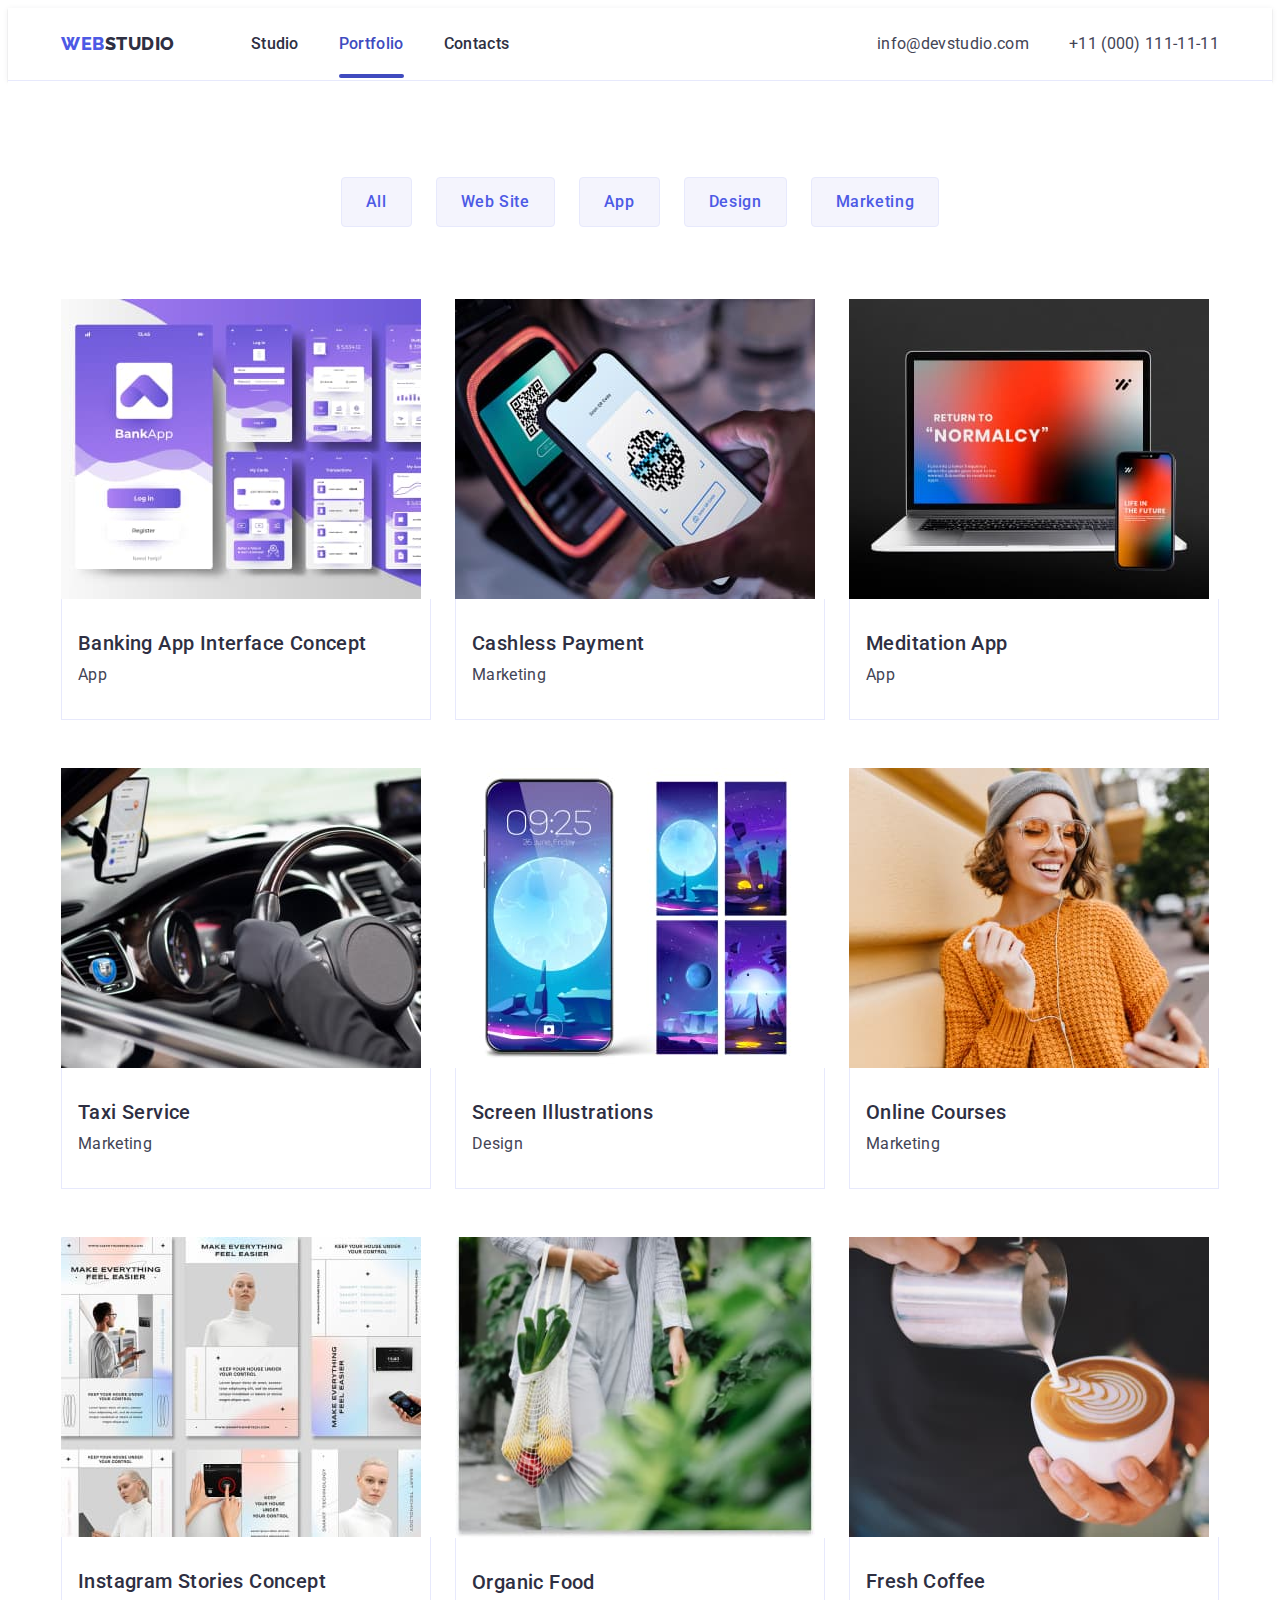
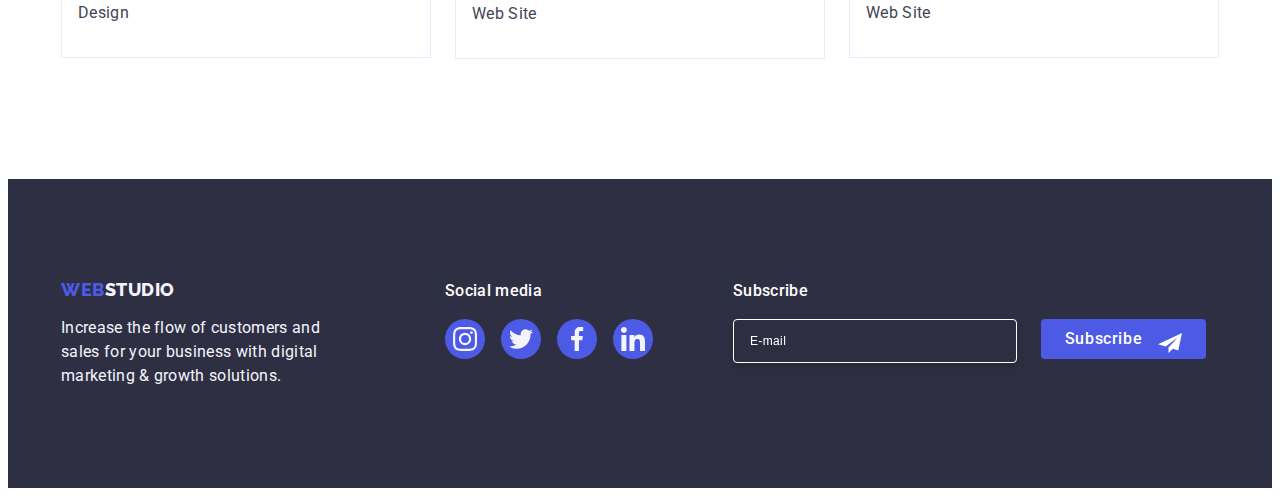
==== portfolio.html @ 66488029 "hw-06" ====
<!DOCTYPE html>
<html lang="en">
  <head>
    <meta charset="UTF-8" />
    <meta name="viewport" content="width=device-width, initial-scale=1.0" />
    <title>Portfolio</title>
    <link
      rel="stylesheet"
      href="https://cdnjs.cloudflare.com/ajax/libs/modern-normalize/2.0.0/modern-normalize.min.css"
      integrity="sha512-4xo8blKMVCiXpTaLzQSLSw3KFOVPWhm/TRtuPVc4WG6kUgjH6J03IBuG7JZPkcWMxJ5huwaBpOpnwYElP/m6wg=="
      crossorigin="anonymous"
      referrerpolicy="no-referrer"
    />
    <link rel="stylesheet" href="./css/styles.css" />
    <link rel="preconnect" href="https://fonts.googleapis.com" />
    <link rel="preconnect" href="https://fonts.gstatic.com" crossorigin />
    <link
      href="https://fonts.googleapis.com/css2?family=Raleway:wght@800&family=Roboto:wght@400;500;700;900&display=swap"
      rel="stylesheet"
    />
  </head>
  <body>
    <header class="upper">
      <div class="header-nav container">
        <nav class="logo-navi">
          <a class="logo link" href="./index.html"
            >Web<span class="logo-end">Studio</span></a
          >
          <ul class="list-navi list">
            <li class="navigation-item">
              <a class="navigation-link link" href="./index.html">Studio</a>
            </li>
            <li class="navigation-item">
              <a
                class="navigation-link current-page link"
                href="./portfolio.html"
                >Portfolio</a
              >
            </li>
            <li class="navigation-item">
              <a class="navigation-link link" href="">Contacts</a>
            </li>
          </ul>
        </nav>
        <address class="contact-us">
          <ul class="list contact-nav">
            <li class="address-item">
              <a class="link" href="mailto:info@devstudio.com"
                >info@devstudio.com</a
              >
            </li>
            <li class="address-item">
              <a class="link" href="tel:+110001111111">+11 (000) 111-11-11</a>
            </li>
          </ul>
        </address>
      </div>
    </header>
    <main>
      <section class="portfolio">
        <div class="container">
          <h1 class="visually-hidden">Portfolio</h1>

          <ul class="list filtr-btn">
            <li class="filtr-btn-item">
              <button class="portfolio-filtr-btn" type="button">All</button>
            </li>
            <li class="filtr-btn-item">
              <button class="portfolio-filtr-btn" type="button">
                Web Site
              </button>
            </li>
            <li class="filtr-btn-item">
              <button class="portfolio-filtr-btn" type="button">App</button>
            </li>
            <li class="filtr-btn-item">
              <button class="portfolio-filtr-btn" type="button">Design</button>
            </li>
            <li class="filtr-btn-item">
              <button class="portfolio-filtr-btn" type="button">
                Marketing
              </button>
            </li>
          </ul>

          <ul class="list portfolio-cards">
            <li class="item-portfolio-card">
              <a class="portfolio-card-link link" href="">
                <div class="cards-cover-wrap">
                  <img
                    src="./images/project-card-1.jpg"
                    alt="Banking App Interface Concept"
                    width="360"
                    height="300"
                  />
                  <p class="portfolio-cards-cover-text">
                    14 Stylish and User-Friendly App Design Concepts · Task
                    Manager App · Calorie Tracker App · Exotic Fruit Ecommerce
                    App · Cloud Storage App
                  </p>
                </div>
                <div class="portfolio-cards-total">
                  <h2 class="portfolio-cards-title">
                    Banking App Interface Concept
                  </h2>
                  <p class="portfolio-cards-text">App</p>
                </div>
              </a>
            </li>
            <li class="item-portfolio-card">
              <a class="portfolio-card-link link" href="">
                <div class="cards-cover-wrap">
                  <img
                    src="./images/project-card-2.jpg"
                    alt="Cashless Payment"
                    width="360"
                    height="300"
                  />
                  <p class="portfolio-cards-cover-text">
                    14 Stylish and User-Friendly App Design Concepts · Task
                    Manager App · Calorie Tracker App · Exotic Fruit Ecommerce
                    App · Cloud Storage App
                  </p>
                </div>
                <div class="portfolio-cards-total">
                  <h2 class="portfolio-cards-title">Cashless Payment</h2>
                  <p class="portfolio-cards-text">Marketing</p>
                </div>
              </a>
            </li>
            <li class="item-portfolio-card">
              <a class="portfolio-card-link link" href="">
                <div class="cards-cover-wrap">
                  <img
                    src="./images/project-card-3.jpg"
                    alt="Meditation App"
                    width="360"
                    height="300"
                  />
                  <p class="portfolio-cards-cover-text">
                    14 Stylish and User-Friendly App Design Concepts · Task
                    Manager App · Calorie Tracker App · Exotic Fruit Ecommerce
                    App · Cloud Storage App
                  </p>
                </div>
                <div class="portfolio-cards-total">
                  <h2 class="portfolio-cards-title">Meditation App</h2>
                  <p class="portfolio-cards-text">App</p>
                </div>
              </a>
            </li>
            <li class="item-portfolio-card">
              <a class="portfolio-card-link link" href="">
                <div class="cards-cover-wrap">
                  <img
                    src="./images/project-card-4.jpg"
                    alt="Taxi Service"
                    width="360"
                    height="300"
                  />
                  <p class="portfolio-cards-cover-text">
                    14 Stylish and User-Friendly App Design Concepts · Task
                    Manager App · Calorie Tracker App · Exotic Fruit Ecommerce
                    App · Cloud Storage App
                  </p>
                </div>
                <div class="portfolio-cards-total">
                  <h2 class="portfolio-cards-title">Taxi Service</h2>
                  <p class="portfolio-cards-text">Marketing</p>
                </div>
              </a>
            </li>
            <li class="item-portfolio-card">
              <a class="portfolio-card-link link" href="">
                <div class="cards-cover-wrap">
                  <img
                    src="./images/project-card-5.jpg"
                    alt="Screen Illustrations"
                    width="360"
                    height="300"
                  />
                  <p class="portfolio-cards-cover-text">
                    14 Stylish and User-Friendly App Design Concepts · Task
                    Manager App · Calorie Tracker App · Exotic Fruit Ecommerce
                    App · Cloud Storage App
                  </p>
                </div>
                <div class="portfolio-cards-total">
                  <h2 class="portfolio-cards-title">Screen Illustrations</h2>
                  <p class="portfolio-cards-text">Design</p>
                </div>
              </a>
            </li>
            <li class="item-portfolio-card">
              <a class="portfolio-card-link link" href="">
                <div class="cards-cover-wrap">
                  <img
                    src="./images/project-card-6.jpg"
                    alt="Online Courses"
                    width="360"
                    height="300"
                  />
                  <p class="portfolio-cards-cover-text">
                    14 Stylish and User-Friendly App Design Concepts · Task
                    Manager App · Calorie Tracker App · Exotic Fruit Ecommerce
                    App · Cloud Storage App
                  </p>
                </div>
                <div class="portfolio-cards-total">
                  <h2 class="portfolio-cards-title">Online Courses</h2>
                  <p class="portfolio-cards-text">Marketing</p>
                </div>
              </a>
            </li>
            <li class="item-portfolio-card">
              <a class="portfolio-card-link link" href="">
                <div class="cards-cover-wrap">
                  <img
                    src="./images/project-card-7.jpg"
                    alt="Instagram Stories Concept"
                    width="360"
                    height="300"
                  />
                  <p class="portfolio-cards-cover-text">
                    14 Stylish and User-Friendly App Design Concepts · Task
                    Manager App · Calorie Tracker App · Exotic Fruit Ecommerce
                    App · Cloud Storage App
                  </p>
                </div>
                <div class="portfolio-cards-total">
                  <h2 class="portfolio-cards-title">
                    Instagram Stories Concept
                  </h2>
                  <p class="portfolio-cards-text">Design</p>
                </div>
              </a>
            </li>
            <li class="item-portfolio-card">
              <a class="portfolio-card-link link" href="">
                <div class="cards-cover-wrap">
                  <img
                    src="./images/project-card-8.jpg"
                    alt="Organic Food"
                    width="360"
                    height="300"
                  />
                  <p class="portfolio-cards-cover-text">
                    14 Stylish and User-Friendly App Design Concepts · Task
                    Manager App · Calorie Tracker App · Exotic Fruit Ecommerce
                    App · Cloud Storage App
                  </p>
                </div>
                <div class="portfolio-cards-total">
                  <h2 class="portfolio-cards-title">Organic Food</h2>
                  <p class="portfolio-cards-text">Web Site</p>
                </div>
              </a>
            </li>
            <li class="item-portfolio-card">
              <a class="portfolio-card-link link" href="">
                <div class="cards-cover-wrap">
                  <img
                    src="./images/project-card-9.jpg"
                    alt="Fresh Coffee"
                    width="360"
                    height="300"
                  />
                  <p class="portfolio-cards-cover-text">
                    14 Stylish and User-Friendly App Design Concepts · Task
                    Manager App · Calorie Tracker App · Exotic Fruit Ecommerce
                    App · Cloud Storage App
                  </p>
                </div>
                <div class="portfolio-cards-total">
                  <h2 class="portfolio-cards-title">Fresh Coffee</h2>
                  <p class="portfolio-cards-text">Web Site</p>
                </div>
              </a>
            </li>
          </ul>
        </div>
      </section>
    </main>
    <footer class="bottom">
      <div class="container">
        <div class="footer-logo-text">
          <a class="bottom-logo link" href="./index.html"
            >Web<span class="bottom-logo-end">Studio</span></a
          >
          <p class="footer-text">
            Increase the flow of customers and sales for your business with
            digital marketing & growth solutions.
          </p>
        </div>

        <div class="footer-social-media">
          <p class="footer-social-media-subtitle">Social media</p>
          <ul class="footer-social-media-list list">
            <li class="footer-social-media-item">
              <a class="footer-social-media-link link" href="">
                <svg class="footer-social-media-icon" width="24" height="24">
                  <use href="./images/icons.svg#icon-instagram-1"></use>
                </svg>
              </a>
            </li>
            <li class="footer-social-media-item">
              <a class="footer-social-media-link link" href="">
                <svg class="footer-social-media-icon" width="24" height="24">
                  <use href="./images/icons.svg#icon-twitter-1"></use>
                </svg>
              </a>
            </li>
            <li class="footer-social-media-item">
              <a class="footer-social-media-link link" href="">
                <svg class="footer-social-media-icon" width="24" height="24">
                  <use href="./images/icons.svg#icon-facebook-1"></use>
                </svg>
              </a>
            </li>
            <li class="footer-social-media-item">
              <a class="footer-social-media-link link" href="">
                <svg class="footer-social-media-icon" width="24" height="24">
                  <use href="./images/icons.svg#icon-linkedin-1"></use>
                </svg>
              </a>
            </li>
          </ul>
        </div>

        <div class="form-container">
          <p class="ftr-subscribe">Subscribe</p>
          <form class="subscribe">
            <label class="ftr-subscribe-field">
              <input
                class="ftr-input"
                type="email"
                name="ftr-user-name"
                placeholder="E-mail"
              />
            </label>
            <button class="ftr-form-button" type="submit">
              Subscribe
              <svg class="ftr-form-icon" width="24" height="24">
                <use href="./images/icons.svg#icon-send"></use>
              </svg>
            </button>
          </form>
        </div>
      </div>
    </footer>
  </body>
</html>
---- css/styles.css ----
:root {
  --color-primary-brand: #4d5ae5;
  --color-pressed-state: #404bbf;
  --color-dark: #2e2f42;
  --color-success: #31d0aa;
  --color-text: #434455;
  --color-subtitle-text: #8e8f99;
  --color-accent: #e7e9fc;
  --color-light-mode-background: #f4f4fd;
  --color-overlay: #2e2f42;
  --color-hero-background: #2e2f42;
  --color-hero-title: #ffffff;
  --color-advantages-background: #ffffff;
  --color-team-card-background: #ffffff;
  --color-header-background: #ffffff;
  --color-activity-background: #ffffff;
  --color-customers-background: #ffffff;
  --color-modal-background: #fcfcfc;
  --color-portfolio-background: #ffffff;
  --color-white: #ffffff;
}
/* **************************************************** */
body {
  font-family: "Roboto", sans-serif;
  color: var(--color-text);
  background-color: var(--color-team-card-background);
}

header {
  border-bottom: 1px solid var(--color-accent, #e7e9fc);
  background: var(--color-header-background, #ffffff);
}

footer {
  background-color: var(--color-overlay);
}

address {
  font-style: normal;
}

button {
  font-family: inherit;
}

.link {
  text-decoration: none;
  color: currentColor;
  transition: color 250ms cubic-bezier(0.4, 0, 0.2, 1);
}

.list {
  list-style-type: none;
}

h1,
h2,
h3,
h4,
h5,
h6,
p {
  margin-top: 0;
  margin-bottom: 0;
}

ul,
ol {
  margin-top: 0;
  margin-bottom: 0;
  padding-left: 0;
}

img {
  display: block;
  max-width: 100%;
  height: auto;
}

.visually-hidden {
  position: absolute;
  width: 1px;
  height: 1px;
  margin: -1px;
  border: 0;
  padding: 0;
  white-space: nowrap;
  clip-path: inset(100%);
  clip: rect(0 0 0 0);
  overflow: hidden;
}

.container {
  max-width: 1158px;
  margin: 0 auto;
  padding: 0 15px;
}

.upper {
  padding: 24px 0;
  box-shadow: 0px 2px 1px rgba(46, 47, 66, 0.08),
    0px 1px 1px rgba(46, 47, 66, 0.16), 0px 1px 6px rgba(46, 47, 66, 0.08);
}

.header-nav {
  display: flex;
  align-items: center;
}

.logo-navi {
  display: flex;
  align-items: center;
}

.list-navi {
  display: flex;
  align-items: center;
  gap: 40px;
}

.logo {
  color: var(--color-primary-brand);
  font-family: "Raleway", sans-serif;
  font-size: 18px;
  font-weight: 800;
  line-height: 1.17;
  letter-spacing: 0.03em;
  text-transform: uppercase;
  margin-right: 76px;
}

.logo-end {
  color: var(--color-dark);
}

.contact-us {
  margin-left: auto;
}

.contact-nav {
  display: flex;
  align-items: center;
  gap: 40px;
}

.navigation-item {
  color: var(--color-dark);
  font-size: 16px;
  font-weight: 500;
  line-height: 1.5;
  letter-spacing: 0.02em;
}

.navigation-link {
  padding: 24px 0 24px;
  transition: color 250ms cubic-bezier(0.4, 0, 0.2, 1);
}

.current-page {
  position: relative;
  color: var(--color-pressed-state);
  transition: color 250ms cubic-bezier(0.4, 0, 0.2, 1);
}

.current-page::after {
  content: "";
  position: absolute;
  left: 0;
  right: 0;
  bottom: -1px;
  width: 100%;
  height: 4px;
  border-radius: 2px;
  background: var(--color-pressed-state);
}

.address-item {
  font-size: 16px;
  font-weight: 400;
  line-height: 1.5;
  letter-spacing: 0.02em;
}

.link:hover,
.link:focus {
  color: var(--color-pressed-state);
}

.hero {
  background-color: var(--color-hero-background);
  background-image: linear-gradient(
      rgba(46, 47, 66, 0.7),
      rgba(46, 47, 66, 0.7)
    ),
    url(../images/hero-bg.jpg);
  background-repeat: no-repeat;
  background-position: center;
  background-size: cover;

  max-width: 1440px;
  padding: 188px 0px;
  margin: 0 auto;
}

.hero-title {
  color: var(--color-hero-title);
  text-align: center;
  font-size: 56px;
  line-height: 1.07;
  letter-spacing: 0.02em;
  max-width: 496px;
  text-align: center;
  margin: 0 auto;
  margin-bottom: 48px;
}

.hero-btn {
  cursor: pointer;
  color: var(--color-team-card-background);
  font-size: 16px;
  font-weight: 500;
  line-height: 1.5;
  letter-spacing: 0.04em;
  background-color: var(--color-primary-brand);
  display: block;
  min-width: 169px;
  height: 56px;
  padding: 16px 32px;
  margin: 0 auto;
  gap: 10px;
  border: none;
  border-radius: 4px;
  box-shadow: 0px 4px 4px 0px rgba(0, 0, 0, 0.15);
  transition: background-color 250ms cubic-bezier(0.4, 0, 0.2, 1);
}

.hero-btn:hover,
.hero-btn:focus {
  background-color: var(--color-pressed-state);
}

.advantages {
  background-color: var(--color-advantages-background);
  padding-top: 120px;
  padding-bottom: 120px;
}

.advantages-list {
  display: flex;
  gap: 24px;
}

.advantages-item {
  flex-basis: calc((100% - 3 * 24px) / 4);
}

.advantages-icon-wrap {
  width: 100%;
  height: 112px;
  display: flex;
  justify-content: center;
  align-items: center;
  padding: 24px 100px;
  margin-bottom: 8px;
  border-radius: 4px;
  background: var(--color-light-mode-background);
}

.advantages-icon {
  /* display: flex;
  justify-content: center;
  align-items: center; */
}

.advantages-subtitle {
  color: var(--color-dark);
  font-size: 20px;
  font-weight: 500;
  line-height: 1.2;
  letter-spacing: 0.02em;
  margin-bottom: 8px;
}
.advantages-text {
  color: var(--color-text);
  font-size: 16px;
  font-weight: 400;
  line-height: 1.5;
  letter-spacing: 0.02em;
}

.activity {
  background-color: var(--color-activity-background);
  padding-bottom: 120px;
}

.activity-title {
  color: var(--color-dark);
  text-align: center;
  font-size: 36px;
  font-weight: 700;
  line-height: 1.11;
  letter-spacing: 0.02em;
  text-transform: capitalize;
  margin-bottom: 72px;
}

.activity-list {
  display: flex;
  gap: 24px;
}

.activity-item {
}

.team {
  background-color: var(--color-light-mode-background);
  padding-top: 120px;
  padding-bottom: 120px;
}

.team-list {
  display: flex;
  gap: 24px;
}

.team-list-item {
  background-color: var(--color-team-card-background);
  flex-basis: calc((100% - 3 * 24px) / 4);
  border-radius: 0px 0px 4px 4px;
  box-shadow: 0px 1px 6px rgba(46, 47, 66, 0.08),
    0px 1px 1px rgba(46, 47, 66, 0.16), 0px 2px 1px rgba(46, 47, 66, 0.08);
}

.team-member {
  padding: 32px 0;
}

.team-title {
  color: var(--color-dark);
  text-align: center;
  font-size: 36px;
  font-weight: 700;
  line-height: 1.11;
  letter-spacing: 0.02em;
  text-transform: capitalize;
  margin-bottom: 72px;
}

.team-subtitle {
  color: var(--color-dark);
  text-align: center;
  font-size: 20px;
  font-weight: 500;
  line-height: 1.2;
  letter-spacing: 0.02em;
  margin-bottom: 8px;
}

.team-text {
  color: var(--color-text);
  text-align: center;
  font-size: 16px;
  font-weight: 400;
  line-height: 1.5;
  letter-spacing: 0.02em;
  margin-bottom: 8px;
}

.team-member-social-list {
  display: flex;
  justify-content: center;
  gap: 24px;
}

.team-member-social-item {
  width: 40px;
  height: 40px;
}

.team-member-social-link {
  width: 100%;
  height: 100%;
  display: flex;
  justify-content: center;
  align-items: center;
  background-color: var(--color-primary-brand);
  border-radius: 50%;
  transition: background-color 250ms cubic-bezier(0.4, 0, 0.2, 1);
}

.team-member-social-link:hover,
.team-member-social-link:focus {
  background-color: var(--color-pressed-state);
}

.team-member-social-icon {
  display: flex;
  justify-content: center;
  align-items: center;
  fill: var(--color-light-mode-background);
}

.customers {
  background-color: var(--color-customers-background);
  padding: 120px 0px;
}

.customers-title {
  color: var(--color-dark);
  text-align: center;
  font-size: 36px;
  font-weight: 700;
  line-height: 1.11;
  letter-spacing: 0.02em;
  text-transform: capitalize;
  margin-bottom: 72px;
}

.customers-list {
  display: flex;
  gap: 24px;
}

.customers-item {
  flex-basis: calc((100% - 5 * 24px) / 6);
  height: 88px;
}

.customers-link {
  width: 100%;
  height: 100%;
  border: 1px solid #8e8f99;
  border-radius: 4px;
  display: flex;
  align-items: center;
  justify-content: center;
  color: var(--color-subtitle-text);
  transition: border-color 250ms cubic-bezier(0.4, 0, 0.2, 1),
    color 250ms cubic-bezier(0.4, 0, 0.2, 1);
}

.customers-link:hover,
.customers-link:focus {
  color: var(--color-pressed-state);
  border: 1px solid var(--color-pressed-state);
}

.customers-icon {
  fill: currentColor;
}

.bottom {
  display: flex;
  padding: 100px 0;
}

.bottom .container {
  width: 1158px;
  flex-shrink: 0;
  display: flex;
  align-items: baseline;
}

.footer-logo-text {
  margin-right: 120px;
}

.bottom-logo {
  color: var(--color-primary-brand);
  font-family: "Raleway", sans-serif;
  font-size: 18px;
  font-weight: 800;
  line-height: 1.17;
  letter-spacing: 0.03em;
  text-transform: uppercase;
  margin-bottom: 16px;
  display: inline-block;
}

.bottom-logo-end {
  color: var(--color-light-mode-background);
  font-family: "Raleway", sans-serif;
  font-size: 18px;
  font-weight: 800;
  line-height: 1.17;
  letter-spacing: 0.03em;
  text-transform: uppercase;
}

.footer-text {
  color: var(--color-light-mode-background);
  font-size: 16px;
  font-weight: 400;
  line-height: 1.5;
  letter-spacing: 0.02em;
  max-width: 264px;
  height: 72px;
}

.footer-social-media {
  display: block;
}
.footer-social-media-subtitle {
  color: var(--color-hero-title);
  font-size: 16px;
  font-weight: 500;
  line-height: 1.5;
  letter-spacing: 0.02em;
  margin-bottom: 16px;
}
.footer-social-media-list {
  display: flex;
  gap: 16px;
}
.footer-social-media-item {
  width: 40px;
  height: 40px;
}
.footer-social-media-link {
  width: 100%;
  height: 100%;
  display: flex;
  justify-content: center;
  align-items: center;
  background-color: var(--color-primary-brand);
  border-radius: 50%;
  transition: background-color 250ms cubic-bezier(0.4, 0, 0.2, 1);
}

.footer-social-media-link:hover,
.footer-social-media-link:focus {
  background-color: var(--color-success);
}

.footer-social-media-icon {
  display: flex;
  justify-content: center;
  align-items: center;
  fill: var(--color-light-mode-background);
}

.form-container {
  margin-left: 80px;
}

.subscribe {
  position: relative;
  display: flex;
  gap: 24px;
}

.ftr-subscribe {
  display: block;
  color: var(--color-white);
  font-size: 16px;
  font-weight: 500;
  line-height: 1.5;
  letter-spacing: 0.02em;
  margin-bottom: 16px;
}

.ftr-input {
  font-size: 12px;
  line-height: 1.5;
  letter-spacing: 0.04em;
  padding-left: 16px;
  filter: drop-shadow(0px 4px 4px rgba(0, 0, 0, 0.15));
  width: 264px;
  height: 40px;
  flex-shrink: 0;
  border-radius: 4px;
  border: 1px solid var(--color-white);
  box-shadow: 0px 4px 4px 0px rgba(0, 0, 0, 0.15);
  background-color: transparent;
  outline: transparent;
  color: var(--color-white);
}

.ftr-input::placeholder {
  margin: 0;
  font-size: 12px;
  line-height: 1.5;
  letter-spacing: 0.03em;
  color: var(--color-white);
}

.ftr-form-button {
  display: flex;
  justify-content: center;
  align-items: center;
  width: 165px;
  height: 40px;
  border-radius: 4px;
  background: var(--color-primary-brand);
  color: var(--color-white);
  text-align: center;
  font-size: 16px;
  font-weight: 500;
  line-height: 1.5;
  letter-spacing: 0.04em;
  outline: transparent;
  border-style: none;
  padding: 8px 64px 8px 24px;
  min-width: 165px;
  cursor: pointer;
}

.ftr-form-icon {
  fill: var(--color-white);
  position: absolute;
  bottom: 8px;
  right: 24px;
  margin-left: 16px;
}

.portfolio {
  background-color: var(--color-portfolio-background);
  padding-top: 96px;
  padding-bottom: 120px;
}

.filtr-btn {
  display: flex;
  justify-content: center;
  gap: 24px;
  margin-bottom: 72px;
}

.portfolio-filtr-btn {
  color: var(--color-primary-brand);
  text-align: center;
  font-size: 16px;
  font-weight: 500;
  line-height: 1.5;
  letter-spacing: 0.04em;
  background-color: var(--color-light-mode-background);
  cursor: pointer;
  border-radius: 4px;
  border: 1px solid var(--color-accent);
  background: var(--color-light-mode-background);
  padding: 12px 24px;
  transition: color 250ms cubic-bezier(0.4, 0, 0.2, 1),
    background-color 250ms cubic-bezier(0.4, 0, 0.2, 1),
    border-color 250ms cubic-bezier(0.4, 0, 0.2, 1),
    box-shadow 250ms cubic-bezier(0.4, 0, 0.2, 1);
}

.portfolio-filtr-btn:hover,
.portfolio-filtr-btn:focus {
  color: var(--color-hero-title);
  background-color: var(--color-pressed-state);
  border: 1px solid transparent;
  box-shadow: 0px 2px 2px 0px rgba(0, 0, 0, 0.12),
    0px 2px 1px 0px rgba(0, 0, 0, 0.08), 0px 3px 1px 0px rgba(0, 0, 0, 0.1);
}

.portfolio-cards {
  display: flex;
  flex-shrink: 0;
  flex-wrap: wrap;
  column-gap: 24px;
  row-gap: 48px;
}

.item-portfolio-card {
  flex-basis: calc((100% - 48px) / 3);
}

.portfolio-card-link:hover .portfolio-cards-cover-text {
  transform: translateY(0);
}

.portfolio-card-link:focus .portfolio-cards-cover-text {
  transform: translateY(0);
}

.portfolio-card-link {
  display: block;
  transition: box-shadow 250ms cubic-bezier(0.4, 0, 0.2, 1);
}

.portfolio-card-link:hover,
.portfolio-card-link:focus {
  box-shadow: 0px 1px 6px rgba(46, 47, 66, 0.08),
    0px 1px 1px rgba(46, 47, 66, 0.16), 0px 2px 1px rgba(46, 47, 66, 0.08);
}

.portfolio-cards-total {
  padding: 32px 16px;
  border: 1px solid #e7e9fc;
  border-top: none;
}

.portfolio-cards-title {
  color: var(--color-dark);
  font-size: 20px;
  font-weight: 500;
  line-height: 1.2;
  letter-spacing: 0.02em;
  margin-bottom: 8px;
}

.portfolio-cards-text {
  color: var(--color-text);
  font-size: 16px;
  font-weight: 400;
  line-height: 1.5;
  letter-spacing: 0.02em;
}

.cards-cover-wrap {
  position: relative;
  overflow: hidden;
}

.portfolio-cards-cover-text {
  position: absolute;
  top: 0;
  color: var(--color-light-mode-background);
  background: var(--color-primary-brand);
  font-size: 16px;
  line-height: 1.5;
  letter-spacing: 0.02em;
  height: 100%;
  width: 100%;
  padding: 40px 32px;
  transform: translateY(100%);
  transition: transform 250ms cubic-bezier(0.4, 0, 0.2, 1);
}

.backdrop {
  position: fixed;
  width: 100%;
  height: 100%;
  background-color: rgba(46, 47, 66, 0.4);
  top: 0;
  transition: opacity 250ms cubic-bezier(0.4, 0, 0.2, 1),
    visibility 250ms cubic-bezier(0.4, 0, 0.2, 1);
}

.modal {
  display: block;
  padding: 72px 24px 24px 24px;
  position: absolute;
  width: 408px;
  min-height: 584px;
  flex-shrink: 0;
  border-radius: 4px;
  background: var(--color-modal-background);
  box-shadow: 0px 2px 1px 0px rgba(0, 0, 0, 0.2),
    0px 1px 3px 0px rgba(0, 0, 0, 0.12), 0px 1px 1px 0px rgba(0, 0, 0, 0.14);
  position: absolute;
  top: 50%;
  left: 50%;
  transform: translate(-50%, -50%) scale(1);
  transition: transform 250ms cubic-bezier(0.4, 0, 0.2, 1);
}

.modal-close-button {
  position: absolute;
  height: 24px;
  width: 24px;
  border-radius: 50%;
  display: flex;
  align-items: center;
  justify-content: center;
  background-color: var(--color-accent);
  border: 1px solid rgba(0, 0, 0, 0.1);
  padding: 0;
  cursor: pointer;
  transition: background-color 250ms cubic-bezier(0.4, 0, 0.2, 1),
    border 250ms cubic-bezier(0.4, 0, 0.2, 1);
  top: 24px;
  right: 24px;
}

.modal-close-button:hover,
.modal-close-button:focus {
  background-color: var(--color-pressed-state);
  border: none;
  fill: var(--color-hero-title);
}

.modal-close-icon {
  transition: fill 250ms cubic-bezier(0.4, 0, 0.2, 1);
}

.is-hidden {
  opacity: 0;
  visibility: hidden;
  pointer-events: none;
}

.backdrop.is-hidden .modal {
  transform: translate(-50%, -50%) scale(0);
}

.modal-caption {
  display: block;
  width: 360px;
  color: var(--color-dark);
  font-size: 16px;
  font-weight: 500;
  line-height: 1.5;
  letter-spacing: 0.02em;
  text-align: center;
  margin-top: 0;
  margin-bottom: 16px;
}

.modal-form {
}

.modal-field {
  margin-bottom: 8px;
}

.modal-form-label {
  font-size: 12px;
  line-height: 1.17em;
  letter-spacing: 0.04em;
  color: var(--color-subtitle-text);
  display: block;
  margin-bottom: 4px;
}

.modal-input-svg {
  position: relative;
}

.modal-form-input {
  display: inline-block;
  width: 100%;
  height: 40px;
  flex-shrink: 0;
  border-radius: 4px;
  padding-left: 38px;
  padding-right: 16px;
  background-color: transparent;
  outline: transparent;
  border: 1px solid rgba(46, 47, 66, 0.4);
  font-size: 18px;
  transition: border-color 250ms cubic-bezier(0.4, 0, 0.2, 1);
}

.modal-form-input::placeholder {
  color: rgba(46, 47, 66, 0.4);
  font-size: 12px;
  font-weight: 400;
  line-height: 0.88;
  letter-spacing: 0.03em;
}

.modal-form-input:hover,
.modal-form-input:focus {
  border-color: var(--color-primary-brand);
}

.modal-form-input:focus + .modal-form-icon {
  fill: var(--color-primary-brand);
}

.modal-form-icon {
  top: 50%;
  transform: translateY(-50%);
  position: absolute;
  bottom: 11px;
  left: 16px;
  fill: var(--color-dark);
  transition: fill 250ms cubic-bezier(0.4, 0, 0.2, 1);
}

.modal-field-div {
  margin-bottom: 16px;
}

.user-comment {
  width: 360px;
  height: 120px;
  flex-shrink: 0;
  border-radius: 4px;
  border: 1px solid rgba(46, 47, 66, 0.4);
  padding-left: 16px;
  resize: none;
  transition: border-color 250ms cubic-bezier(0.4, 0, 0.2, 1);
  font-size: 12px;
  line-height: 1.17;
  letter-spacing: 0.04em;
  color: rgba(46, 47, 66, 0.4);
  background-color: transparent;
  padding: 8px 16px;
  outline: transparent;
}

.user-comment:focus {
  border-color: var(--color-primary-brand);
}

.label-checkbox {
  display: block;
  align-items: center;
  justify-content: center;
  margin-bottom: 24px;
}

.checkbox-privacy:checked + .modal-privacy-label > .modal-privacy-text {
  border: none;
  fill: var(--color-light-mode-background);
  background-color: var(--color-pressed-state);
}

.checkbox-privacy:focus + .modal-privacy-label > .modal-privacy-text {
  border-color: var(--color-pressed-state);
}

.modal-privacy-label {
  color: var(--color-subtitle-text);
  font-size: 12px;
  line-height: 1.17;
  letter-spacing: 0.04em;
}

.modal-privacy-text {
  width: 16px;
  height: 16px;
  border: 1px solid rgba(46, 47, 66, 0.4);
  border-radius: 2px;
  transition: background-color 250ms cubic-bezier(0.4, 0, 0.2, 1),
    border 250ms cubic-bezier(0.4, 0, 0.2, 1),
    fill 250ms cubic-bezier(0.4, 0, 0.2, 1);
  display: inline-flex;
  align-items: center;
  justify-content: center;
  fill: transparent;
  margin-right: 8px;
}

.modal-privacy-link {
  color: var(--color-primary-brand);
}

.modal-submit {
  display: block;
  padding: 0;
  margin: 0 auto;
  min-width: 169px;
  height: 56px;
  font-size: 16px;
  font-weight: 500;
  line-height: 1.5;
  letter-spacing: 0.04em;
  color: var(--color-hero-title);
  cursor: pointer;
  background-color: var(--color-primary-brand);
  border: none;
  border-radius: 4px;
  transition: background-color 250ms cubic-bezier(0.4, 0, 0.2, 1);
}
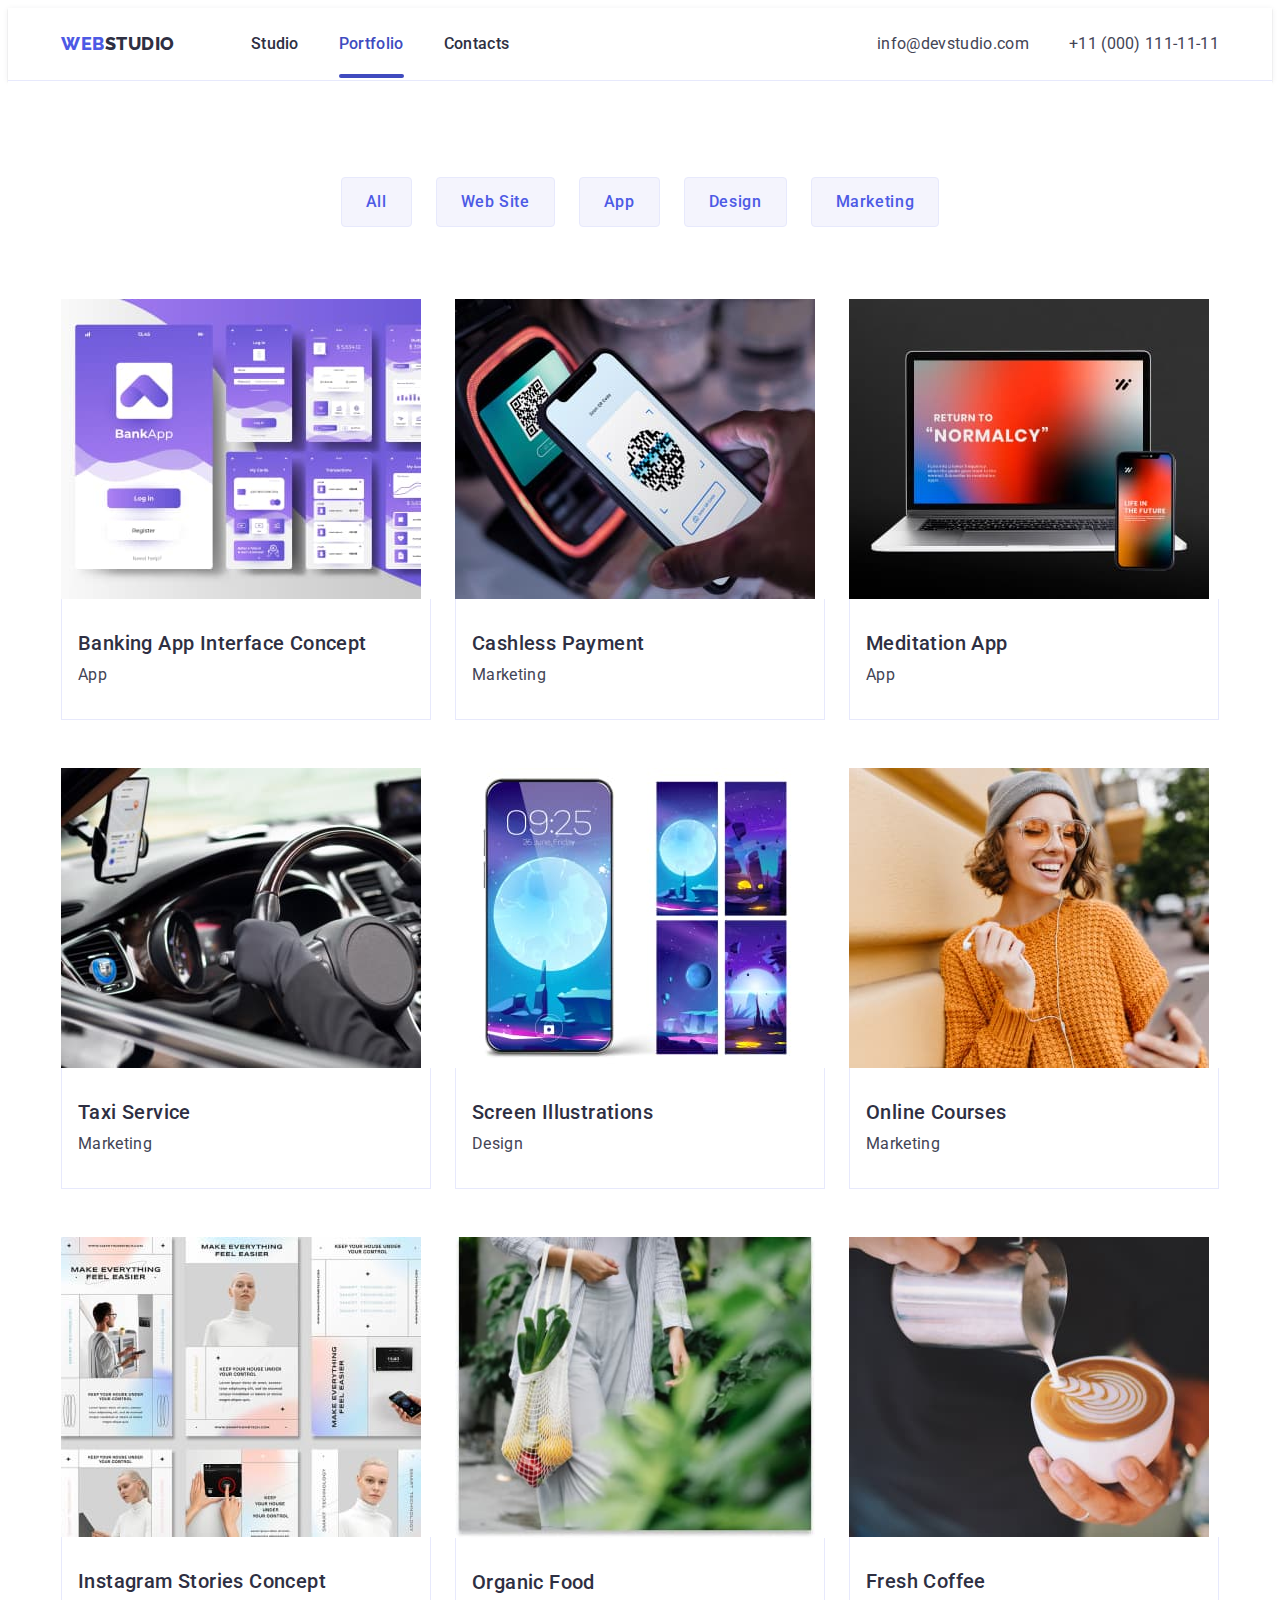
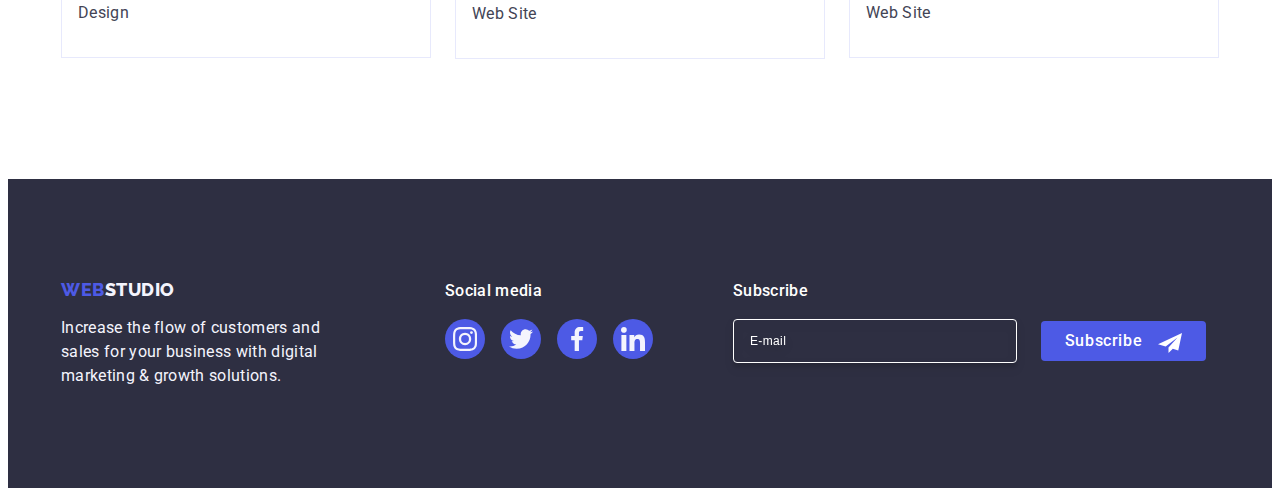
==== commit d6ea6415: "Responsive&MobileFirst" ====
--- a/portfolio.html
+++ b/portfolio.html
@@ -12,6 +12,7 @@
       referrerpolicy="no-referrer"
     />
     <link rel="stylesheet" href="./css/styles.css" />
+    <link rel="stylesheet" href="./css/media.css" />
     <link rel="preconnect" href="https://fonts.googleapis.com" />
     <link rel="preconnect" href="https://fonts.gstatic.com" crossorigin />
     <link
@@ -282,7 +283,7 @@
       </section>
     </main>
     <footer class="bottom">
-      <div class="container">
+      <div class="container footer-container">
         <div class="footer-logo-text">
           <a class="bottom-logo link" href="./index.html"
             >Web<span class="bottom-logo-end">Studio</span></a
--- a/css/styles.css
+++ b/css/styles.css
@@ -19,7 +19,7 @@
   --color-portfolio-background: #ffffff;
   --color-white: #ffffff;
 }
-/* **************************************************** */
+
 body {
   font-family: "Roboto", sans-serif;
   color: var(--color-text);
@@ -91,9 +91,11 @@
 }
 
 .container {
+  width: 100%;
   max-width: 1158px;
   margin: 0 auto;
-  padding: 0 15px;
+  padding: 0 16px;
+  /* outline: 2px solid red; */
 }
 
 .upper {
@@ -105,6 +107,7 @@
 .header-nav {
   display: flex;
   align-items: center;
+  position: relative;
 }
 
 .logo-navi {
@@ -113,7 +116,7 @@
 }
 
 .list-navi {
-  display: flex;
+  display: none;
   align-items: center;
   gap: 40px;
 }
@@ -134,13 +137,15 @@
 }
 
 .contact-us {
+  display: none;
   margin-left: auto;
 }
 
-.contact-nav {
-  display: flex;
-  align-items: center;
-  gap: 40px;
+.address-item {
+  font-size: 16px;
+  font-weight: 400;
+  line-height: 1.5;
+  letter-spacing: 0.02em;
 }
 
 .navigation-item {
@@ -174,13 +179,6 @@
   background: var(--color-pressed-state);
 }
 
-.address-item {
-  font-size: 16px;
-  font-weight: 400;
-  line-height: 1.5;
-  letter-spacing: 0.02em;
-}
-
 .link:hover,
 .link:focus {
   color: var(--color-pressed-state);
@@ -192,26 +190,38 @@
       rgba(46, 47, 66, 0.7),
       rgba(46, 47, 66, 0.7)
     ),
-    url(../images/hero-bg.jpg);
+    url(../images/hero-bg-mob.jpg);
   background-repeat: no-repeat;
   background-position: center;
   background-size: cover;
 
-  max-width: 1440px;
-  padding: 188px 0px;
+  max-width: 428px;
+  padding: 112px 0px;
   margin: 0 auto;
+}
+
+@media (min-device-pixel-ratio: 2),
+  (min-resolution: 192dpi),
+  (min-resolution: 2dppx) {
+  .hero {
+    background-image: linear-gradient(
+        rgba(46, 47, 66, 0.7),
+        rgba(46, 47, 66, 0.7)
+      ),
+      url(../images/hero-bg-mob-2x.jpg);
+  }
 }
 
 .hero-title {
   color: var(--color-hero-title);
   text-align: center;
-  font-size: 56px;
-  line-height: 1.07;
-  letter-spacing: 0.02em;
-  max-width: 496px;
+  font-size: 36px;
+  line-height: 1.11;
+  letter-spacing: 0.02em;
+  max-width: 320px;
   text-align: center;
   margin: 0 auto;
-  margin-bottom: 48px;
+  margin-bottom: 72px;
 }
 
 .hero-btn {
@@ -241,96 +251,72 @@
 
 .advantages {
   background-color: var(--color-advantages-background);
-  padding-top: 120px;
-  padding-bottom: 120px;
+  padding-top: 96px;
+  padding-bottom: 96px;
 }
 
 .advantages-list {
   display: flex;
-  gap: 24px;
-}
-
-.advantages-item {
-  flex-basis: calc((100% - 3 * 24px) / 4);
+  flex-wrap: wrap;
+  gap: 72px;
 }
 
 .advantages-icon-wrap {
-  width: 100%;
-  height: 112px;
-  display: flex;
-  justify-content: center;
-  align-items: center;
-  padding: 24px 100px;
-  margin-bottom: 8px;
-  border-radius: 4px;
-  background: var(--color-light-mode-background);
-}
-
-.advantages-icon {
-  /* display: flex;
-  justify-content: center;
-  align-items: center; */
+  display: none;
 }
 
 .advantages-subtitle {
-  color: var(--color-dark);
-  font-size: 20px;
-  font-weight: 500;
-  line-height: 1.2;
-  letter-spacing: 0.02em;
-  margin-bottom: 8px;
-}
-.advantages-text {
-  color: var(--color-text);
-  font-size: 16px;
-  font-weight: 400;
-  line-height: 1.5;
-  letter-spacing: 0.02em;
-}
-
-.activity {
-  background-color: var(--color-activity-background);
-  padding-bottom: 120px;
-}
-
-.activity-title {
   color: var(--color-dark);
   text-align: center;
   font-size: 36px;
   font-weight: 700;
   line-height: 1.11;
   letter-spacing: 0.02em;
-  text-transform: capitalize;
-  margin-bottom: 72px;
-}
-
-.activity-list {
-  display: flex;
-  gap: 24px;
-}
-
-.activity-item {
+  margin-bottom: 8px;
+}
+
+.advantages-text {
+  color: var(--color-text);
+  font-size: 16px;
+  font-weight: 500;
+  line-height: 1.5;
+  letter-spacing: 0.02em;
+}
+
+.activity {
+  display: none;
 }
 
 .team {
   background-color: var(--color-light-mode-background);
-  padding-top: 120px;
-  padding-bottom: 120px;
+  padding-top: 96px;
+  padding-bottom: 96px;
 }
 
 .team-list {
   display: flex;
-  gap: 24px;
+  flex-wrap: wrap;
+  gap: 72px;
+  justify-content: center;
 }
 
 .team-list-item {
+  display: flex;
+  width: 264px;
+  padding-bottom: 0px;
+  flex-direction: column;
+  justify-content: center;
+  align-items: center;
   background-color: var(--color-team-card-background);
-  flex-basis: calc((100% - 3 * 24px) / 4);
   border-radius: 0px 0px 4px 4px;
   box-shadow: 0px 1px 6px rgba(46, 47, 66, 0.08),
     0px 1px 1px rgba(46, 47, 66, 0.16), 0px 2px 1px rgba(46, 47, 66, 0.08);
 }
 
+.team-member-img {
+  margin: 0 auto;
+}
+
 .team-member {
   padding: 32px 0;
 }
@@ -418,11 +404,14 @@
 
 .customers-list {
   display: flex;
-  gap: 24px;
+  justify-content: center;
+  flex-wrap: wrap;
+  gap: 72px 16px;
 }
 
 .customers-item {
-  flex-basis: calc((100% - 5 * 24px) / 6);
+  flex-basis: calc((100% - 24px) / 2);
+  max-width: 190px;
   height: 88px;
 }
 
@@ -454,15 +443,17 @@
   padding: 100px 0;
 }
 
-.bottom .container {
-  width: 1158px;
-  flex-shrink: 0;
-  display: flex;
-  align-items: baseline;
+.footer-container {
+  justify-content: center;
+  display: flex;
+  flex-direction: column;
+  gap: 72px;
 }
 
 .footer-logo-text {
-  margin-right: 120px;
+  display: flex;
+  flex-direction: column;
+  align-items: center;
 }
 
 .bottom-logo {
@@ -500,6 +491,7 @@
 .footer-social-media {
   display: block;
 }
+
 .footer-social-media-subtitle {
   color: var(--color-hero-title);
   font-size: 16px;
@@ -507,11 +499,16 @@
   line-height: 1.5;
   letter-spacing: 0.02em;
   margin-bottom: 16px;
-}
+  text-align: center;
+}
+
 .footer-social-media-list {
   display: flex;
   gap: 16px;
-}
+  padding-left: 0;
+  justify-content: center;
+}
+
 .footer-social-media-item {
   width: 40px;
   height: 40px;
@@ -540,23 +537,31 @@
 }
 
 .form-container {
-  margin-left: 80px;
-}
-
-.subscribe {
-  position: relative;
-  display: flex;
-  gap: 24px;
+  width: 100%;
 }
 
 .ftr-subscribe {
   display: block;
   color: var(--color-white);
+  text-align: center;
   font-size: 16px;
   font-weight: 500;
   line-height: 1.5;
   letter-spacing: 0.02em;
   margin-bottom: 16px;
+}
+
+.subscribe {
+  width: 100%;
+  display: flex;
+  flex-direction: column;
+  gap: 24px;
+  align-items: center;
+  position: relative;
+}
+
+.ftr-subscribe-field {
+  width: 100%;
 }
 
 .ftr-input {
@@ -565,9 +570,8 @@
   letter-spacing: 0.04em;
   padding-left: 16px;
   filter: drop-shadow(0px 4px 4px rgba(0, 0, 0, 0.15));
-  width: 264px;
+  width: 398px;
   height: 40px;
-  flex-shrink: 0;
   border-radius: 4px;
   border: 1px solid var(--color-white);
   box-shadow: 0px 4px 4px 0px rgba(0, 0, 0, 0.15);
@@ -609,7 +613,7 @@
   fill: var(--color-white);
   position: absolute;
   bottom: 8px;
-  right: 24px;
+  right: 140px;
   margin-left: 16px;
 }
 
@@ -808,8 +812,8 @@
   margin-bottom: 16px;
 }
 
-.modal-form {
-}
+/* .modal-form {
+} */
 
 .modal-field {
   margin-bottom: 8px;
@@ -955,4 +959,89 @@
   border: none;
   border-radius: 4px;
   transition: background-color 250ms cubic-bezier(0.4, 0, 0.2, 1);
+}
+
+.open-menu-button {
+  display: flex;
+  position: absolute;
+  right: 16px;
+  border: none;
+  background: transparent;
+  justify-content: center;
+}
+
+.icon {
+  display: inline-block;
+  stroke: currentColor;
+  fill: currentColor;
+}
+
+.mobile-container {
+  position: fixed;
+  top: 0;
+  left: 0;
+  width: 100%;
+  height: 100%;
+  padding: 80px 35px 40px 40px;
+  background-color: var(--color-white);
+  display: flex;
+  flex-direction: column;
+
+  transform: translateX(100%);
+  transition: transform 250ms ease-in-out;
+}
+
+.mobile-container.is-open {
+  transform: translateX(0);
+}
+
+.mobile-item:not(:last-child) {
+  margin-bottom: 40px;
+}
+
+.mobile-menu-link {
+  color: var(--color-dark);
+  font-size: 36px;
+  font-weight: 700;
+  line-height: 1.11;
+  letter-spacing: 0.02em;
+  text-transform: capitalize;
+}
+
+.mobile-current {
+  color: var(--color-pressed-state);
+}
+
+.mobile-contact-item:not(:last-child) {
+  margin-bottom: 40px;
+}
+
+.mobile-address {
+  margin-bottom: 48px;
+}
+
+.mobile-box {
+  margin-top: auto;
+}
+
+.mobile-tell {
+  color: var(--color-primary-brand);
+  font-size: 36px;
+  font-weight: 700;
+  line-height: 1.11;
+  letter-spacing: 0.02em;
+  text-transform: capitalize;
+}
+
+.mobile-mailto {
+  color: var(--color-text);
+  font-size: 20px;
+  font-weight: 500;
+  line-height: 1.2;
+  letter-spacing: 0.02em;
+}
+
+.mobile-list-icon {
+  display: flex;
+  gap: 56px;
 }--- a/css/media.css
+++ b/css/media.css
@@ -0,0 +1,294 @@
+@media screen and (min-width: 428px) {
+  .container {
+    max-width: 428px;
+  }
+
+}
+
+/* ***************************************************************** */
+@media screen and (min-width: 768px) {
+  .container {
+    max-width: 768px;
+  }
+
+  .open-menu-button {
+    display: none;
+  }
+
+  .list-navi {
+    display: flex;
+  }
+
+  .contact-us {
+    display: flex;
+  }
+
+  .contact-nav {
+    flex-direction: column;
+    gap: 12px;
+  }
+
+  .address-item {
+    font-size: 12px;
+}
+
+  .open-menu-btn {
+    display: none;
+  }
+
+  .hero {
+    background-image: linear-gradient(
+        rgba(46, 47, 66, 0.7),
+        rgba(46, 47, 66, 0.7)
+      ),
+      url(../images/hero-bg-tab.jpg);
+    background-repeat: no-repeat;
+    background-position: center;
+    background-size: cover;
+    max-width: 768px;
+  }
+
+  @media (min-device-pixel-ratio: 2),
+    (min-resolution: 192dpi),
+    (min-resolution: 2dppx) {
+    .hero {
+      background-image: linear-gradient(
+          rgba(46, 47, 66, 0.7),
+          rgba(46, 47, 66, 0.7)
+        ),
+        url(../images/hero-bg-tab-2x.jpg);
+    }
+  }
+  .hero-title {
+    font-size: 56px;
+    line-height: 1.07;
+    letter-spacing: 0.02em;
+    max-width: 496px;
+    margin-bottom: 36px;
+  }
+
+  .advantages-list {
+    gap: 72px 24px;
+  }
+
+  .advantages-item {
+    flex-basis: calc((100% - 24px) / 2);
+  }
+
+  .advantages-subtitle {
+    text-align: left;
+  }
+
+  .team-list {
+    gap: 64px 24px;
+  }
+
+  .customers-list {
+    gap: 72px 24px;
+  }
+
+  .customers-item {
+    flex-basis: calc((100% - 2 * 24px) / 3);
+    max-width: 168px;
+    height: 88px;
+  }
+
+  .footer-container {
+    padding-left: 108px;
+    justify-content: left;
+    flex-direction: row;
+    flex-wrap: wrap;
+    gap: 72px 24px;
+  }
+
+  .footer-logo-text {
+    align-items: flex-start;
+  }
+
+  .footer-social-media-subtitle {
+    text-align: left;
+  }
+
+  .subscribe {
+    width: unset;
+    flex-direction: row;
+  }
+
+  .form-container {
+    width: unset;
+  }
+
+  .ftr-subscribe {
+    text-align: left;
+  }
+
+  .ftr-input {
+    width: 264px;
+  }
+
+  .ftr-form-icon {
+    right: 24px;
+  }
+}
+
+/* ***************************************************************** */
+@media screen and (min-width: 1158px) {
+  .container {
+    max-width: 1158px;
+  }
+
+  .open-menu-button {
+    display: none;
+  }
+
+  .list-navi {
+    display: flex;
+  }
+
+  .contact-us {
+    display: flex;
+  }
+
+  .contact-nav {
+    display: flex;
+    flex-direction: row;
+    align-items: center;
+    gap: 40px;
+  }
+
+  .address-item {
+    font-size: 16px;
+}
+
+  .hero {
+    background-image: linear-gradient(
+        rgba(46, 47, 66, 0.7),
+        rgba(46, 47, 66, 0.7)
+      ),
+      url(../images/hero-bg.jpg);
+    background-repeat: no-repeat;
+    background-position: center;
+    background-size: cover;
+    max-width: 1440px;
+    padding: 188px 0px;
+  }
+
+  @media (min-device-pixel-ratio: 2),
+    (min-resolution: 192dpi),
+    (min-resolution: 2dppx) {
+    .hero {
+      background-image: linear-gradient(
+          rgba(46, 47, 66, 0.7),
+          rgba(46, 47, 66, 0.7)
+        ),
+        url(../images/hero-bg-2x.jpg);
+    }
+  }
+
+  .hero-title {
+    font-size: 56px;
+    line-height: 1.07;
+    letter-spacing: 0.02em;
+    max-width: 496px;
+    margin-bottom: 48px;
+  }
+
+  .advantages {
+    padding-top: 120px;
+    padding-bottom: 120px;
+  }
+  .advantages-list {
+    display: flex;
+    flex-wrap: nowrap;
+    gap: 24px;
+  }
+
+  .advantages-item {
+    flex-basis: calc((100% - 3 * 24px) / 4);
+  }
+
+  .advantages-icon-wrap {
+    width: 100%;
+    height: 112px;
+    display: flex;
+    justify-content: center;
+    align-items: center;
+    padding: 24px 100px;
+    margin-bottom: 8px;
+    border-radius: 4px;
+    background: var(--color-light-mode-background);
+  }
+
+  .advantages-subtitle {
+    font-size: 20px;
+    font-weight: 500;
+    line-height: 1.2;
+  }
+
+  .advantages-text {
+    color: var(--color-text);
+    font-size: 16px;
+    font-weight: 400;
+    line-height: 1.5;
+  }
+
+  .activity {
+    background-color: var(--color-activity-background);
+    padding-bottom: 120px;
+    display: block;
+  }
+
+  .activity-title {
+    color: var(--color-dark);
+    text-align: center;
+    font-size: 36px;
+    font-weight: 700;
+    line-height: 1.11;
+    letter-spacing: 0.02em;
+    text-transform: capitalize;
+    margin-bottom: 72px;
+  }
+
+  .activity-list {
+    display: flex;
+    gap: 24px;
+  }
+
+  .team {
+    padding-top: 120px;
+    padding-bottom: 120px;
+  }
+
+  .team-list-item {
+    flex-basis: calc((100% - 3 * 24px) / 4);
+  }
+
+  .customers-item {
+    flex-basis: calc((100% - 5 * 24px) / 6);
+  }
+
+  .footer-container {
+    padding: 0 16px;
+    gap: unset;
+  }
+
+  .footer-logo-text {
+    margin-right: 120px;
+  }
+
+  .form-container {
+    margin-left: 80px;
+  }
+
+  .ftr-subscribe {
+    padding-right: 80px;
+  }
+
+  .subscribe {
+    flex-direction: row;
+  }
+
+  .ftr-form-icon {
+    right: 24px;
+  }
+}
